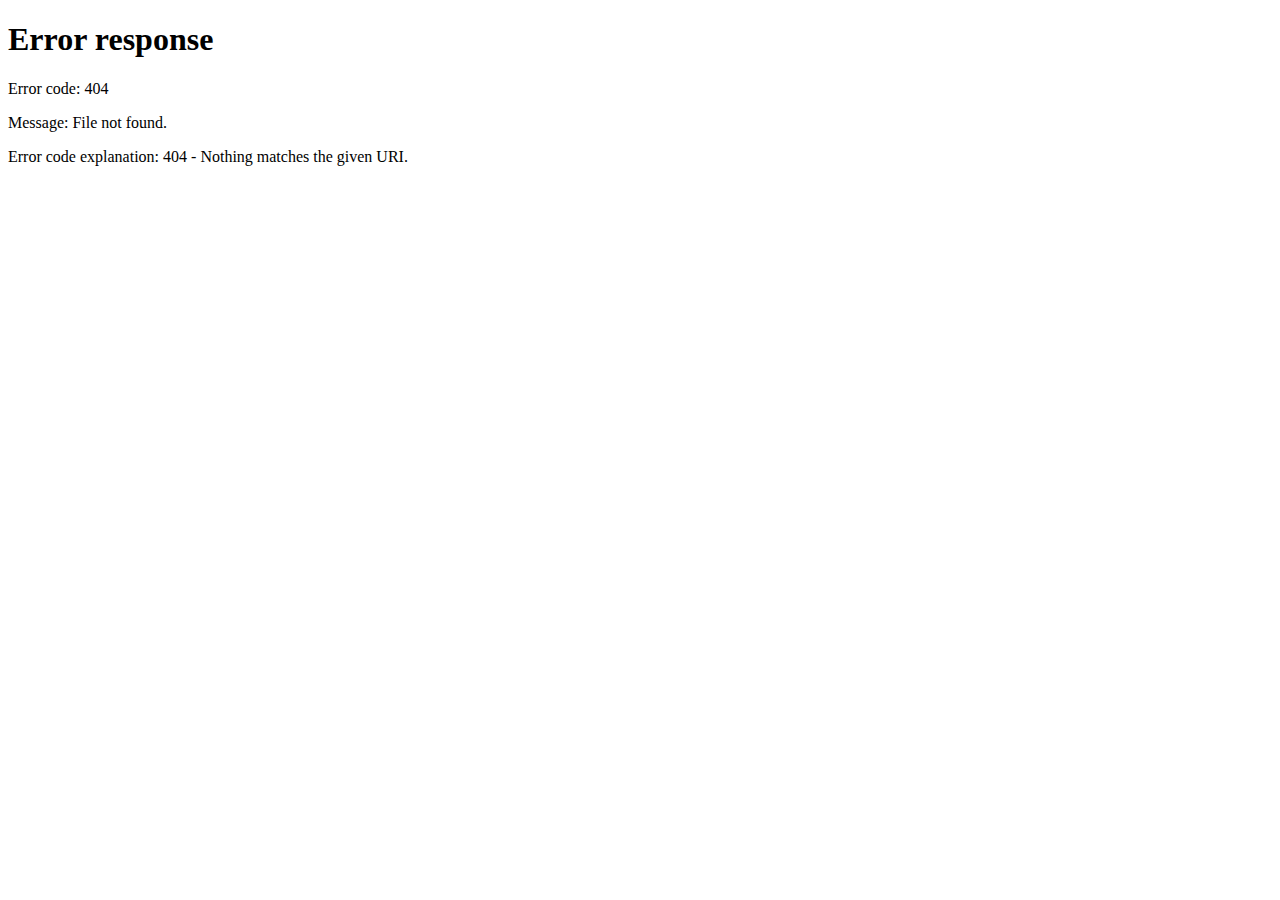
==== index.html @ d7f915f8 "redirect page" ====
<!DOCTYPE html>
<html lang="pt-br">
<head>
    <meta charset="UTF-8">
    <meta http-equiv="X-UA-Compatible" content="IE=edge">
    <meta name="viewport" content="width=device-width, initial-scale=1.0">
    <title>Redirect...</title>
</head>
<body>
    <script type="text/javascript">
        document.body.style.background = "#212529";
        location.href = "/pages/home/";
    </script>
</body>
</html>
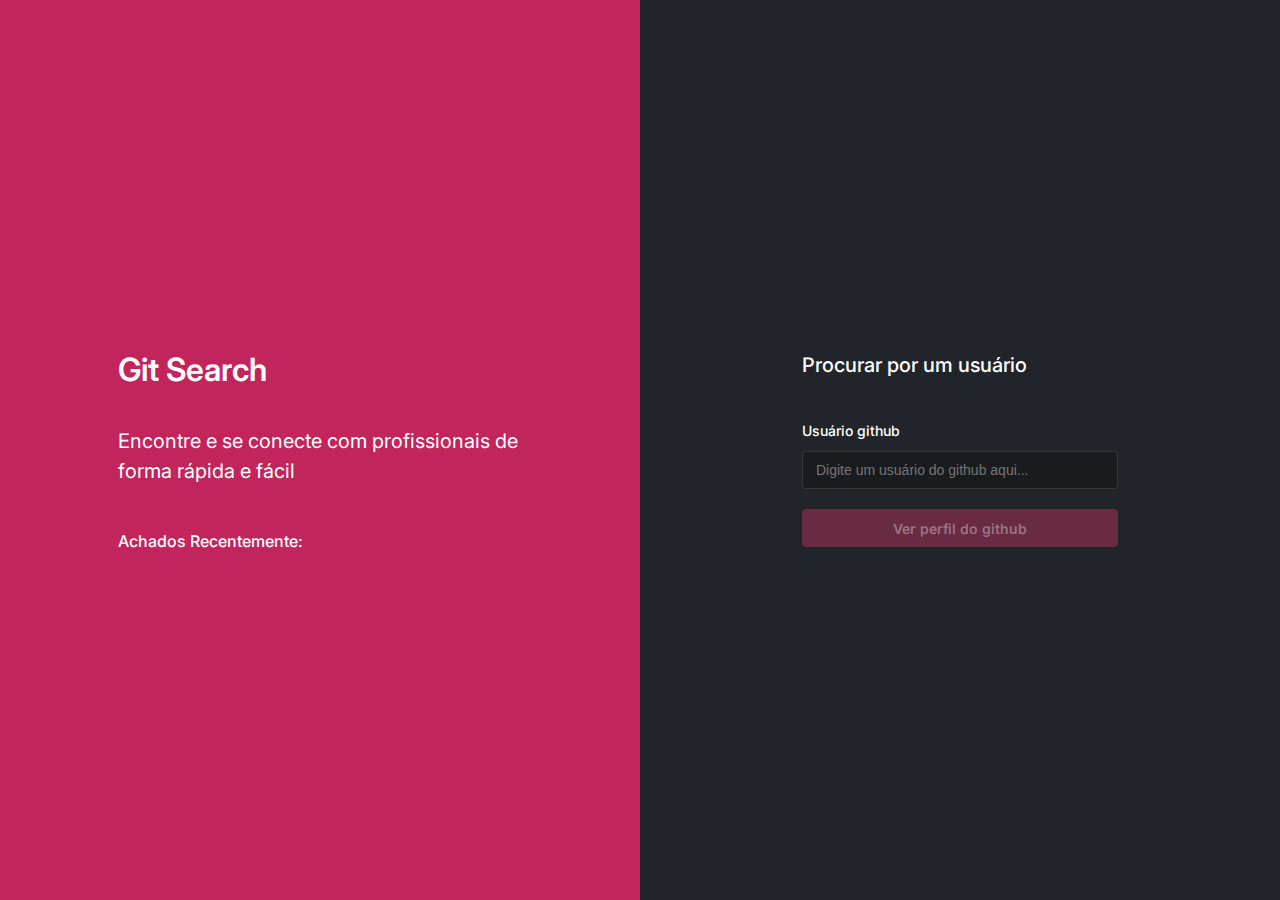
==== commit 35378598: "add: page icon, redirect transition" ====
--- a/index.html
+++ b/index.html
@@ -1,15 +1,19 @@
 <!DOCTYPE html>
 <html lang="pt-br">
+
 <head>
     <meta charset="UTF-8">
     <meta http-equiv="X-UA-Compatible" content="IE=edge">
     <meta name="viewport" content="width=device-width, initial-scale=1.0">
+    <link rel="icon" href="./img/spinner.svg">
     <title>Redirect...</title>
 </head>
+
 <body>
     <script type="text/javascript">
         document.body.style.background = "#212529";
         location.href = "/pages/home/";
     </script>
 </body>
+
 </html>